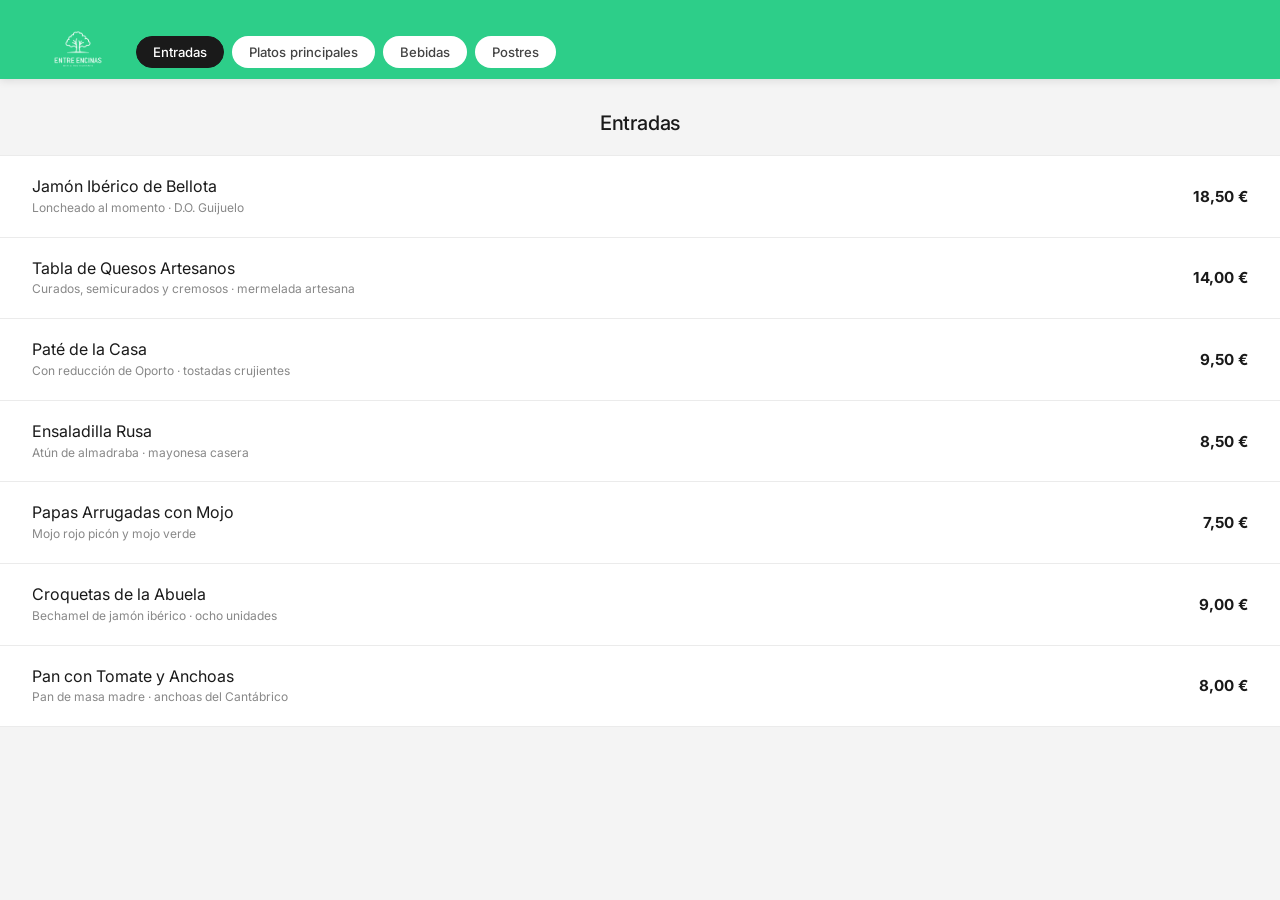
==== index.html @ 06e86e15 "Módulo cliente enmesa - landing y carta digital" ====
<!DOCTYPE html>
<html lang="es">
<head>
  <meta charset="UTF-8" />
  <meta name="viewport" content="width=device-width, initial-scale=1.0" />
  <title>Entre Encinas — Carta</title>
  <link href="https://fonts.googleapis.com/css2?family=Inter:wght@300;400;500;600;700&display=swap" rel="stylesheet" />
  <link rel="stylesheet" href="style.css" />
</head>
<body>

  <!-- BARRA VERDE CON LOGO Y PASTILLAS -->
  <header class="top-bar">
    <div class="top-bar-inner">
      <div class="top-bar-logo-wrap">
        <img class="top-bar-logo" src="Fotos/Logo_EntreEncinas.png" alt="Entre Encinas" />
      </div>
      <nav class="cat-nav">
        <button class="cat-pill active" data-target="entradas">Entradas</button>
        <button class="cat-pill" data-target="principales">Platos principales</button>
        <button class="cat-pill" data-target="bebidas">Bebidas</button>
        <button class="cat-pill" data-target="postres">Postres</button>
      </nav>
    </div>
  </header>

  <!-- CONTENIDO -->
  <main class="menu-content">

    <!-- ══ ENTRADAS ══ -->
    <section id="entradas" class="menu-section active">
      <h2 class="section-title">Entradas</h2>
      <ul class="dish-list">
        <li class="dish">
          <div class="dish-info">
            <span class="dish-name">Jamón Ibérico de Bellota</span>
            <span class="dish-sub">Loncheado al momento · D.O. Guijuelo</span>
          </div>
          <span class="dish-price">18,50 €</span>
        </li>
        <li class="dish">
          <div class="dish-info">
            <span class="dish-name">Tabla de Quesos Artesanos</span>
            <span class="dish-sub">Curados, semicurados y cremosos · mermelada artesana</span>
          </div>
          <span class="dish-price">14,00 €</span>
        </li>
        <li class="dish">
          <div class="dish-info">
            <span class="dish-name">Paté de la Casa</span>
            <span class="dish-sub">Con reducción de Oporto · tostadas crujientes</span>
          </div>
          <span class="dish-price">9,50 €</span>
        </li>
        <li class="dish">
          <div class="dish-info">
            <span class="dish-name">Ensaladilla Rusa</span>
            <span class="dish-sub">Atún de almadraba · mayonesa casera</span>
          </div>
          <span class="dish-price">8,50 €</span>
        </li>
        <li class="dish">
          <div class="dish-info">
            <span class="dish-name">Papas Arrugadas con Mojo</span>
            <span class="dish-sub">Mojo rojo picón y mojo verde</span>
          </div>
          <span class="dish-price">7,50 €</span>
        </li>
        <li class="dish">
          <div class="dish-info">
            <span class="dish-name">Croquetas de la Abuela</span>
            <span class="dish-sub">Bechamel de jamón ibérico · ocho unidades</span>
          </div>
          <span class="dish-price">9,00 €</span>
        </li>
        <li class="dish">
          <div class="dish-info">
            <span class="dish-name">Pan con Tomate y Anchoas</span>
            <span class="dish-sub">Pan de masa madre · anchoas del Cantábrico</span>
          </div>
          <span class="dish-price">8,00 €</span>
        </li>
      </ul>
    </section>

    <!-- ══ PLATOS PRINCIPALES ══ -->
    <section id="principales" class="menu-section">
      <h2 class="section-title">Platos Principales</h2>
      <ul class="dish-list">
        <li class="dish">
          <div class="dish-info">
            <span class="dish-name">Huevos Rotos con Jamón</span>
            <span class="dish-sub">Huevos de corral · patatas fritas · jamón ibérico</span>
          </div>
          <div class="price-dual">
            <span class="price-unit"><span class="price-label">Tapa</span><span class="dish-price">8,00 €</span></span>
            <span class="price-unit"><span class="price-label">Plato</span><span class="dish-price">14,00 €</span></span>
          </div>
        </li>
        <li class="dish">
          <div class="dish-info">
            <span class="dish-name">Bacalao Dorado</span>
            <span class="dish-sub">Patata paja · huevo revuelto · aceitunas negras</span>
          </div>
          <div class="price-dual">
            <span class="price-unit"><span class="price-label">Tapa</span><span class="dish-price">10,00 €</span></span>
            <span class="price-unit"><span class="price-label">Plato</span><span class="dish-price">17,50 €</span></span>
          </div>
        </li>
        <li class="dish">
          <div class="dish-info">
            <span class="dish-name">Bacalao a la Nata</span>
            <span class="dish-sub">Bacalao · nata · patatas · queso gratinado</span>
          </div>
          <div class="price-dual">
            <span class="price-unit"><span class="price-label">Tapa</span><span class="dish-price">10,50 €</span></span>
            <span class="price-unit"><span class="price-label">Plato</span><span class="dish-price">18,00 €</span></span>
          </div>
        </li>

        <li class="dish">
          <div class="dish-info">
            <span class="dish-name">Solomillo al Ajo Tostado</span>
            <span class="dish-sub">Salsa de ajo tostado · guarnición de temporada</span>
          </div>
          <div class="price-dual">
            <span class="price-unit"><span class="price-label">Tapa</span><span class="dish-price">14,00 €</span></span>
            <span class="price-unit"><span class="price-label">Plato</span><span class="dish-price">24,00 €</span></span>
          </div>
        </li>
        <li class="dish">
          <div class="dish-info">
            <span class="dish-name">Solomillo a la Pimienta</span>
            <span class="dish-sub">Salsa de pimienta verde · patatas asadas</span>
          </div>
          <div class="price-dual">
            <span class="price-unit"><span class="price-label">Tapa</span><span class="dish-price">14,00 €</span></span>
            <span class="price-unit"><span class="price-label">Plato</span><span class="dish-price">24,00 €</span></span>
          </div>
        </li>
        <li class="dish">
          <div class="dish-info">
            <span class="dish-name">Solomillo al Roquefort</span>
            <span class="dish-sub">Crema de queso Roquefort · nueces caramelizadas</span>
          </div>
          <div class="price-dual">
            <span class="price-unit"><span class="price-label">Tapa</span><span class="dish-price">15,00 €</span></span>
            <span class="price-unit"><span class="price-label">Plato</span><span class="dish-price">25,00 €</span></span>
          </div>
        </li>
        <li class="dish">
          <div class="dish-info">
            <span class="dish-name">Entrecot a la Brasa</span>
            <span class="dish-sub">Entrecot de añojo · sal gruesa · chimichurri de la casa</span>
          </div>
          <div class="price-dual">
            <span class="price-unit"><span class="price-label">Tapa</span><span class="dish-price">13,00 €</span></span>
            <span class="price-unit"><span class="price-label">Plato</span><span class="dish-price">22,00 €</span></span>
          </div>
        </li>
        <li class="dish">
          <div class="dish-info">
            <span class="dish-name">Chuletón de Buey</span>
            <span class="dish-sub">Madurado 30 días · sal en escamas · pimientos del piquillo</span>
          </div>
          <div class="price-dual">
            <span class="price-unit"><span class="price-label">Tapa</span><span class="dish-price">22,00 €</span></span>
            <span class="price-unit"><span class="price-label">Plato</span><span class="dish-price">38,00 €</span></span>
          </div>
        </li>
        <li class="dish">
          <div class="dish-info">
            <span class="dish-name">Lagarto Ibérico a la Brasa</span>
            <span class="dish-sub">Brasa de encina · alioli de ajo negro</span>
          </div>
          <div class="price-dual">
            <span class="price-unit"><span class="price-label">Tapa</span><span class="dish-price">11,50 €</span></span>
            <span class="price-unit"><span class="price-label">Plato</span><span class="dish-price">19,50 €</span></span>
          </div>
        </li>
      </ul>
    </section>

    <!-- ══ BEBIDAS ══ -->
    <section id="bebidas" class="menu-section">
      <h2 class="section-title">Bebidas</h2>

      <p class="drinks-label">Refrescos</p>
      <ul class="dish-list">
        <li class="dish">
          <div class="dish-info"><span class="dish-name">Coca-Cola</span></div>
          <span class="dish-price">2,50 €</span>
        </li>
        <li class="dish">
          <div class="dish-info"><span class="dish-name">Coca-Cola Light</span></div>
          <span class="dish-price">2,50 €</span>
        </li>
        <li class="dish">
          <div class="dish-info"><span class="dish-name">Fanta Naranja</span></div>
          <span class="dish-price">2,50 €</span>
        </li>
        <li class="dish">
          <div class="dish-info"><span class="dish-name">Fanta Limón</span></div>
          <span class="dish-price">2,50 €</span>
        </li>
        <li class="dish">
          <div class="dish-info"><span class="dish-name">Nestea Maracuyá</span></div>
          <span class="dish-price">2,80 €</span>
        </li>
        <li class="dish">
          <div class="dish-info"><span class="dish-name">Nestea Original</span></div>
          <span class="dish-price">2,80 €</span>
        </li>
      </ul>

      <p class="drinks-label">Cervezas</p>
      <ul class="dish-list">
        <li class="dish">
          <div class="dish-info">
            <span class="dish-name">Victoria — Caña</span>
            <span class="dish-sub">Barril · 20 cl</span>
          </div>
          <span class="dish-price">2,00 €</span>
        </li>
        <li class="dish">
          <div class="dish-info">
            <span class="dish-name">Victoria — Tercio</span>
            <span class="dish-sub">Botella · 33 cl</span>
          </div>
          <span class="dish-price">2,80 €</span>
        </li>
        <li class="dish">
          <div class="dish-info">
            <span class="dish-name">Victoria — Pinta de Barril</span>
            <span class="dish-sub">Barril · 50 cl</span>
          </div>
          <span class="dish-price">4,50 €</span>
        </li>
        <li class="dish">
          <div class="dish-info">
            <span class="dish-name">Mahou Clásica</span>
            <span class="dish-sub">Botella · 33 cl</span>
          </div>
          <span class="dish-price">2,80 €</span>
        </li>
        <li class="dish">
          <div class="dish-info">
            <span class="dish-name">Estrella Galicia</span>
            <span class="dish-sub">Botella · 33 cl</span>
          </div>
          <span class="dish-price">3,00 €</span>
        </li>
        <li class="dish">
          <div class="dish-info">
            <span class="dish-name">Voll-Damm</span>
            <span class="dish-sub">Doble Malta · botella 33 cl</span>
          </div>
          <span class="dish-price">3,50 €</span>
        </li>
      </ul>

      <p class="drinks-label">Vinos &amp; Generosos</p>
      <ul class="dish-list">
        <li class="dish">
          <div class="dish-info">
            <span class="dish-name">Palacios Remondo</span>
            <span class="dish-sub">D.O.Ca. Rioja · Tinto Crianza</span>
          </div>
          <div class="price-dual">
            <span class="price-unit"><span class="price-label">Copa</span><span class="dish-price">4,50 €</span></span>
            <span class="price-unit"><span class="price-label">Botella</span><span class="dish-price">18,00 €</span></span>
          </div>
        </li>
        <li class="dish">
          <div class="dish-info">
            <span class="dish-name">Albur de Marqués de Palacio</span>
            <span class="dish-sub">D.O.Ca. Rioja · Blanco en Barrica</span>
          </div>
          <div class="price-dual">
            <span class="price-unit"><span class="price-label">Copa</span><span class="dish-price">4,00 €</span></span>
            <span class="price-unit"><span class="price-label">Botella</span><span class="dish-price">16,00 €</span></span>
          </div>
        </li>
        <li class="dish">
          <div class="dish-info">
            <span class="dish-name">Porto Cruz</span>
            <span class="dish-sub">Oporto Tinto · D.O.C. Porto</span>
          </div>
          <div class="price-dual">
            <span class="price-unit"><span class="price-label">Copa</span><span class="dish-price">5,00 €</span></span>
            <span class="price-unit"><span class="price-label">Botella</span><span class="dish-price">18,00 €</span></span>
          </div>
        </li>
        <li class="dish">
          <div class="dish-info">
            <span class="dish-name">Faustino I Gran Reserva</span>
            <span class="dish-sub">D.O.Ca. Rioja · Tempranillo · Graciano</span>
          </div>
          <div class="price-dual">
            <span class="price-unit"><span class="price-label">Copa</span><span class="dish-price">6,00 €</span></span>
            <span class="price-unit"><span class="price-label">Botella</span><span class="dish-price">28,00 €</span></span>
          </div>
        </li>
        <li class="dish">
          <div class="dish-info">
            <span class="dish-name">Vino de la Casa</span>
            <span class="dish-sub">Tinto · Blanco · Rosado</span>
          </div>
          <div class="price-dual">
            <span class="price-unit"><span class="price-label">Copa</span><span class="dish-price">3,50 €</span></span>
            <span class="price-unit"><span class="price-label">Botella</span><span class="dish-price">12,00 €</span></span>
          </div>
        </li>
      </ul>
    </section>

    <!-- ══ POSTRES ══ -->
    <section id="postres" class="menu-section">
      <h2 class="section-title">Postres</h2>
      <ul class="dish-list">
        <li class="dish">
          <div class="dish-info">
            <span class="dish-name">Coulant de Chocolate</span>
            <span class="dish-sub">Corazón fundente · helado de vainilla · frambuesas</span>
          </div>
          <span class="dish-price">7,50 €</span>
        </li>
        <li class="dish">
          <div class="dish-info">
            <span class="dish-name">Tarta de Queso al Horno</span>
            <span class="dish-sub">Receta vasca · mermelada de frutos rojos</span>
          </div>
          <span class="dish-price">6,50 €</span>
        </li>
        <li class="dish">
          <div class="dish-info">
            <span class="dish-name">Flan Casero</span>
            <span class="dish-sub">Caramelo tostado · nata montada</span>
          </div>
          <span class="dish-price">5,50 €</span>
        </li>
        <li class="dish">
          <div class="dish-info">
            <span class="dish-name">Arroz con Leche</span>
            <span class="dish-sub">Receta asturiana · canela · azúcar tostada</span>
          </div>
          <span class="dish-price">5,50 €</span>
        </li>
        <li class="dish">
          <div class="dish-info">
            <span class="dish-name">Crema Catalana</span>
            <span class="dish-sub">Costra de azúcar quemado · naranja confitada</span>
          </div>
          <span class="dish-price">6,00 €</span>
        </li>
      </ul>
    </section>

  </main>

  <script>
    const pills = document.querySelectorAll('.cat-pill');
    const sections = document.querySelectorAll('.menu-section');

    pills.forEach(pill => {
      pill.addEventListener('click', () => {
        pills.forEach(p => p.classList.remove('active'));
        sections.forEach(s => s.classList.remove('active'));
        pill.classList.add('active');
        document.getElementById(pill.dataset.target).classList.add('active');
        document.querySelector('.menu-content').scrollTop = 0;
      });
    });
  </script>

</body>
</html>
---- style.css ----
*, *::before, *::after { box-sizing: border-box; margin: 0; padding: 0; }

:root {
  --green: #2DCE89;
  --green-dark: #25b575;
  --bg: #f4f4f4;
  --white: #ffffff;
  --text: #1a1a1a;
  --text-muted: #888;
  --border: #ebebeb;
  --pill-active-bg: #1a1a1a;
  --pill-active-text: #ffffff;
  --pill-bg: #ffffff;
  --pill-text: #444;
}

html, body {
  height: 100%;
}

body {
  font-family: 'Inter', sans-serif;
  background: var(--bg);
  color: var(--text);
  display: flex;
  flex-direction: column;
  min-height: 100vh;
}

/* ── BARRA VERDE ── */
.top-bar {
  background: var(--green);
  padding: 10px 16px;
  position: sticky;
  top: 0;
  z-index: 100;
  box-shadow: 0 2px 8px rgba(0,0,0,0.1);
}

.top-bar-inner {
  display: flex;
  align-items: center;
  gap: 12px;
}

.top-bar-logo-wrap {
  flex-shrink: 0;
  background: transparent;
  padding: 0;
  display: flex;
  align-items: center;
}

.top-bar-logo {
  height: 55px;
  width: auto;
  display: block;
  filter: brightness(3);
}

/* ── PASTILLAS DE CATEGORÍA ── */
.cat-nav {
  display: flex;
  gap: 8px;
  overflow-x: auto;
  scrollbar-width: none;
  flex: 1;
}

.cat-nav::-webkit-scrollbar { display: none; }

.cat-pill {
  background: var(--pill-bg);
  color: var(--pill-text);
  border: 1.5px solid rgba(255,255,255,0.5);
  border-radius: 50px;
  padding: 7px 16px;
  font-size: 0.82rem;
  font-weight: 500;
  font-family: 'Inter', sans-serif;
  white-space: nowrap;
  cursor: pointer;
  transition: background 0.2s, color 0.2s, border-color 0.2s;
}

.cat-pill.active {
  background: var(--pill-active-bg);
  color: var(--pill-active-text);
  border-color: var(--pill-active-bg);
}

/* ── CONTENIDO ── */
.menu-content {
  flex: 1;
  overflow-y: auto;
  padding: 0 0 40px;
}

/* ── SECCIONES ── */
.menu-section {
  display: none;
}

.menu-section.active {
  display: block;
}

.section-title {
  text-align: center;
  font-size: 1.25rem;
  font-weight: 500;
  color: var(--text);
  padding: 28px 20px 16px;
  letter-spacing: -0.01em;
}

/* ── LISTA DE PLATOS ── */
.dish-list {
  list-style: none;
  background: var(--white);
  border-top: 1px solid var(--border);
}

.dish {
  display: flex;
  align-items: center;
  justify-content: space-between;
  gap: 16px;
  padding: 18px 20px;
  border-bottom: 1px solid var(--border);
}

.dish-info {
  display: flex;
  flex-direction: column;
  gap: 3px;
  flex: 1;
  min-width: 0;
}

.dish-name {
  font-size: 0.97rem;
  font-weight: 400;
  color: var(--text);
  line-height: 1.3;
}

.dish-sub {
  font-size: 0.75rem;
  color: var(--text-muted);
  line-height: 1.4;
}

.dish-price {
  font-size: 0.95rem;
  font-weight: 700;
  color: var(--text);
  white-space: nowrap;
  flex-shrink: 0;
}

/* ── PRECIO DOBLE (copa / botella) ── */
.price-dual {
  display: flex;
  gap: 16px;
  flex-shrink: 0;
}

.price-unit {
  display: flex;
  flex-direction: column;
  align-items: flex-end;
  gap: 2px;
}

.price-label {
  font-size: 0.65rem;
  font-weight: 500;
  color: var(--text-muted);
  text-transform: uppercase;
  letter-spacing: 0.06em;
}

/* ── SUBLABELS BEBIDAS ── */
.drinks-label {
  font-size: 0.7rem;
  font-weight: 600;
  letter-spacing: 0.1em;
  text-transform: uppercase;
  color: var(--text-muted);
  padding: 20px 20px 8px;
  background: var(--bg);
}

/* ── RESPONSIVE ── */
@media (min-width: 600px) {
  .top-bar {
    padding: 24px 32px 0;
  }

  .dish {
    padding: 20px 32px;
  }

  .section-title {
    padding: 32px 32px 20px;
  }

  .drinks-label {
    padding: 20px 32px 8px;
  }

  .dish-name {
    font-size: 1rem;
  }
}
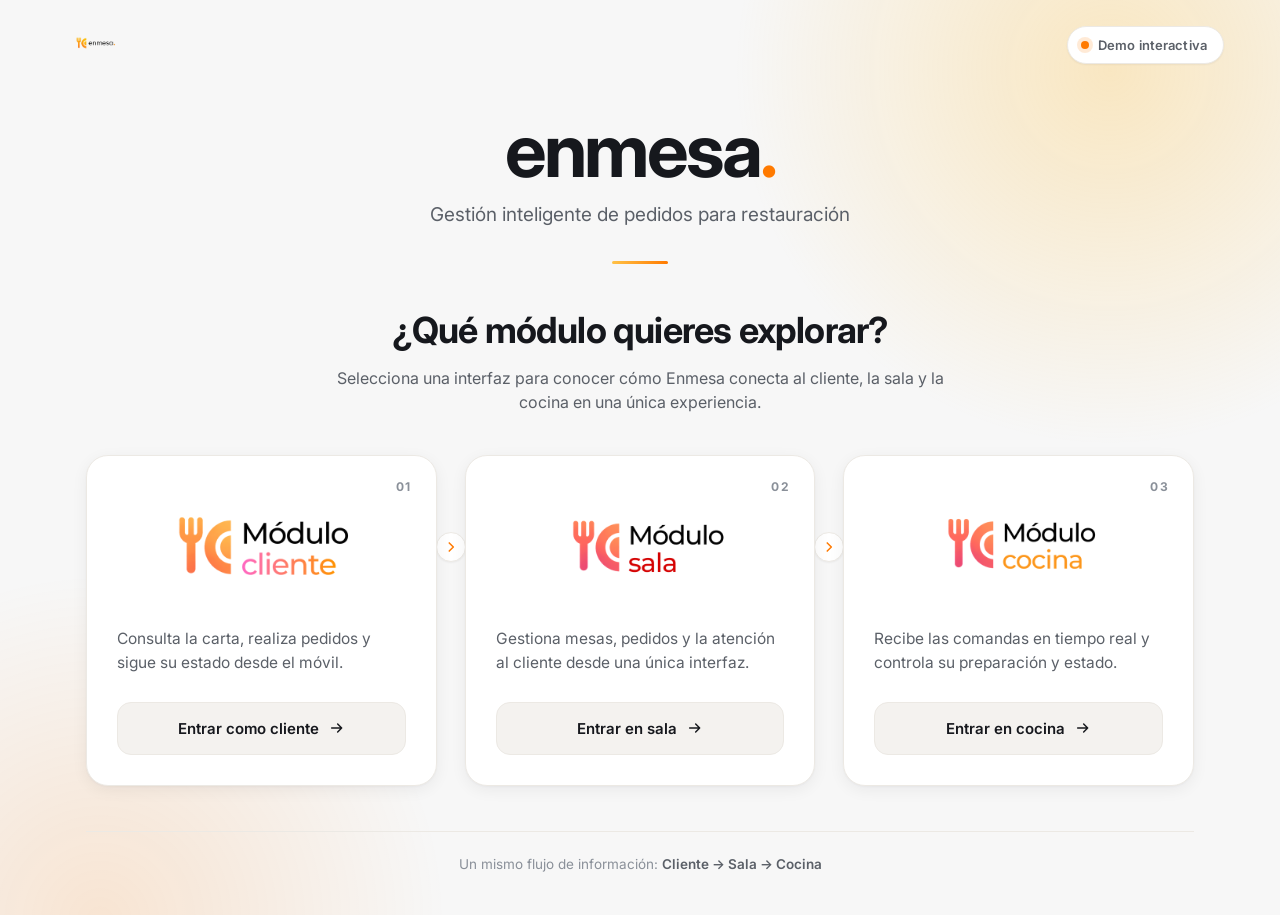
==== commit e3607c2c: "Pantalla inicial: selector de modulos para la demo Nuevo index.html como punto de entrada de la demo" ====
--- a/index.html
+++ b/index.html
@@ -2,376 +2,147 @@
 <html lang="es">
 <head>
   <meta charset="UTF-8" />
-  <meta name="viewport" content="width=device-width, initial-scale=1.0" />
-  <title>Entre Encinas — Carta</title>
-  <link href="https://fonts.googleapis.com/css2?family=Inter:wght@300;400;500;600;700&display=swap" rel="stylesheet" />
-  <link rel="stylesheet" href="style.css" />
+  <meta name="viewport" content="width=device-width, initial-scale=1.0, viewport-fit=cover" />
+  <meta name="theme-color" content="#F7F7F7" />
+  <meta name="description" content="Enmesa — Gestión inteligente de pedidos para restauración. Demo interactiva de los módulos Cliente, Sala y Cocina." />
+  <title>enmesa. — Demo interactiva</title>
+
+  <link rel="preconnect" href="https://fonts.googleapis.com" />
+  <link rel="preconnect" href="https://fonts.gstatic.com" crossorigin />
+  <link href="https://fonts.googleapis.com/css2?family=Inter:wght@400;500;600;700&display=swap" rel="stylesheet" />
+
+  <!-- Estilos propios y aislados de esta pantalla (prefijo .sel-) -->
+  <link rel="stylesheet" href="index.css" />
 </head>
-<body>
 
-  <!-- BARRA VERDE CON LOGO Y PASTILLAS -->
-  <header class="top-bar">
-    <div class="top-bar-inner">
-      <div class="top-bar-logo-wrap">
-        <img class="top-bar-logo" src="Fotos/Logo_EntreEncinas.png" alt="Entre Encinas" />
-      </div>
-      <nav class="cat-nav">
-        <button class="cat-pill active" data-target="entradas">Entradas</button>
-        <button class="cat-pill" data-target="principales">Platos principales</button>
-        <button class="cat-pill" data-target="bebidas">Bebidas</button>
-        <button class="cat-pill" data-target="postres">Postres</button>
-      </nav>
-    </div>
+<body class="sel-body">
+
+  <!-- Halos decorativos de fondo -->
+  <div class="sel-glow sel-glow--a" aria-hidden="true"></div>
+  <div class="sel-glow sel-glow--b" aria-hidden="true"></div>
+
+  <!-- ══════════════════════════════════════════════════════════════
+       CABECERA
+       ══════════════════════════════════════════════════════════════ -->
+  <header class="sel-topbar">
+    <img src="Fotos/Logotransparente.png" alt="enmesa." class="sel-topbar-logo"
+         onerror="this.style.display='none'" />
+
+    <span class="sel-tag">
+      <span class="sel-tag-dot" aria-hidden="true"></span>
+      Demo interactiva
+    </span>
   </header>
 
-  <!-- CONTENIDO -->
-  <main class="menu-content">
+  <!-- ══════════════════════════════════════════════════════════════
+       CONTENIDO PRINCIPAL
+       ══════════════════════════════════════════════════════════════ -->
+  <main class="sel-main">
 
-    <!-- ══ ENTRADAS ══ -->
-    <section id="entradas" class="menu-section active">
-      <h2 class="section-title">Entradas</h2>
-      <ul class="dish-list">
-        <li class="dish">
-          <div class="dish-info">
-            <span class="dish-name">Jamón Ibérico de Bellota</span>
-            <span class="dish-sub">Loncheado al momento · D.O. Guijuelo</span>
-          </div>
-          <span class="dish-price">18,50 €</span>
-        </li>
-        <li class="dish">
-          <div class="dish-info">
-            <span class="dish-name">Tabla de Quesos Artesanos</span>
-            <span class="dish-sub">Curados, semicurados y cremosos · mermelada artesana</span>
-          </div>
-          <span class="dish-price">14,00 €</span>
-        </li>
-        <li class="dish">
-          <div class="dish-info">
-            <span class="dish-name">Paté de la Casa</span>
-            <span class="dish-sub">Con reducción de Oporto · tostadas crujientes</span>
-          </div>
-          <span class="dish-price">9,50 €</span>
-        </li>
-        <li class="dish">
-          <div class="dish-info">
-            <span class="dish-name">Ensaladilla Rusa</span>
-            <span class="dish-sub">Atún de almadraba · mayonesa casera</span>
-          </div>
-          <span class="dish-price">8,50 €</span>
-        </li>
-        <li class="dish">
-          <div class="dish-info">
-            <span class="dish-name">Papas Arrugadas con Mojo</span>
-            <span class="dish-sub">Mojo rojo picón y mojo verde</span>
-          </div>
-          <span class="dish-price">7,50 €</span>
-        </li>
-        <li class="dish">
-          <div class="dish-info">
-            <span class="dish-name">Croquetas de la Abuela</span>
-            <span class="dish-sub">Bechamel de jamón ibérico · ocho unidades</span>
-          </div>
-          <span class="dish-price">9,00 €</span>
-        </li>
-        <li class="dish">
-          <div class="dish-info">
-            <span class="dish-name">Pan con Tomate y Anchoas</span>
-            <span class="dish-sub">Pan de masa madre · anchoas del Cantábrico</span>
-          </div>
-          <span class="dish-price">8,00 €</span>
-        </li>
-      </ul>
-    </section>
+    <!-- ── Marca y claim ── -->
+    <div class="sel-hero">
+      <h1 class="sel-wordmark sel-rise sel-rise--1">enmesa<span>.</span></h1>
+      <p class="sel-tagline sel-rise sel-rise--2">Gestión inteligente de pedidos para restauración</p>
+      <div class="sel-rule sel-rise sel-rise--2" aria-hidden="true"></div>
+    </div>
 
-    <!-- ══ PLATOS PRINCIPALES ══ -->
-    <section id="principales" class="menu-section">
-      <h2 class="section-title">Platos Principales</h2>
-      <ul class="dish-list">
-        <li class="dish">
-          <div class="dish-info">
-            <span class="dish-name">Huevos Rotos con Jamón</span>
-            <span class="dish-sub">Huevos de corral · patatas fritas · jamón ibérico</span>
-          </div>
-          <div class="price-dual">
-            <span class="price-unit"><span class="price-label">Tapa</span><span class="dish-price">8,00 €</span></span>
-            <span class="price-unit"><span class="price-label">Plato</span><span class="dish-price">14,00 €</span></span>
-          </div>
-        </li>
-        <li class="dish">
-          <div class="dish-info">
-            <span class="dish-name">Bacalao Dorado</span>
-            <span class="dish-sub">Patata paja · huevo revuelto · aceitunas negras</span>
-          </div>
-          <div class="price-dual">
-            <span class="price-unit"><span class="price-label">Tapa</span><span class="dish-price">10,00 €</span></span>
-            <span class="price-unit"><span class="price-label">Plato</span><span class="dish-price">17,50 €</span></span>
-          </div>
-        </li>
-        <li class="dish">
-          <div class="dish-info">
-            <span class="dish-name">Bacalao a la Nata</span>
-            <span class="dish-sub">Bacalao · nata · patatas · queso gratinado</span>
-          </div>
-          <div class="price-dual">
-            <span class="price-unit"><span class="price-label">Tapa</span><span class="dish-price">10,50 €</span></span>
-            <span class="price-unit"><span class="price-label">Plato</span><span class="dish-price">18,00 €</span></span>
-          </div>
-        </li>
+    <!-- ── Pregunta principal ── -->
+    <div class="sel-lead">
+      <h2 class="sel-rise sel-rise--3">¿Qué módulo quieres explorar?</h2>
+      <p class="sel-rise sel-rise--3">
+        Selecciona una interfaz para conocer cómo Enmesa conecta al cliente, la sala
+        y la cocina en una única experiencia.
+      </p>
+    </div>
 
-        <li class="dish">
-          <div class="dish-info">
-            <span class="dish-name">Solomillo al Ajo Tostado</span>
-            <span class="dish-sub">Salsa de ajo tostado · guarnición de temporada</span>
-          </div>
-          <div class="price-dual">
-            <span class="price-unit"><span class="price-label">Tapa</span><span class="dish-price">14,00 €</span></span>
-            <span class="price-unit"><span class="price-label">Plato</span><span class="dish-price">24,00 €</span></span>
-          </div>
-        </li>
-        <li class="dish">
-          <div class="dish-info">
-            <span class="dish-name">Solomillo a la Pimienta</span>
-            <span class="dish-sub">Salsa de pimienta verde · patatas asadas</span>
-          </div>
-          <div class="price-dual">
-            <span class="price-unit"><span class="price-label">Tapa</span><span class="dish-price">14,00 €</span></span>
-            <span class="price-unit"><span class="price-label">Plato</span><span class="dish-price">24,00 €</span></span>
-          </div>
-        </li>
-        <li class="dish">
-          <div class="dish-info">
-            <span class="dish-name">Solomillo al Roquefort</span>
-            <span class="dish-sub">Crema de queso Roquefort · nueces caramelizadas</span>
-          </div>
-          <div class="price-dual">
-            <span class="price-unit"><span class="price-label">Tapa</span><span class="dish-price">15,00 €</span></span>
-            <span class="price-unit"><span class="price-label">Plato</span><span class="dish-price">25,00 €</span></span>
-          </div>
-        </li>
-        <li class="dish">
-          <div class="dish-info">
-            <span class="dish-name">Entrecot a la Brasa</span>
-            <span class="dish-sub">Entrecot de añojo · sal gruesa · chimichurri de la casa</span>
-          </div>
-          <div class="price-dual">
-            <span class="price-unit"><span class="price-label">Tapa</span><span class="dish-price">13,00 €</span></span>
-            <span class="price-unit"><span class="price-label">Plato</span><span class="dish-price">22,00 €</span></span>
-          </div>
-        </li>
-        <li class="dish">
-          <div class="dish-info">
-            <span class="dish-name">Chuletón de Buey</span>
-            <span class="dish-sub">Madurado 30 días · sal en escamas · pimientos del piquillo</span>
-          </div>
-          <div class="price-dual">
-            <span class="price-unit"><span class="price-label">Tapa</span><span class="dish-price">22,00 €</span></span>
-            <span class="price-unit"><span class="price-label">Plato</span><span class="dish-price">38,00 €</span></span>
-          </div>
-        </li>
-        <li class="dish">
-          <div class="dish-info">
-            <span class="dish-name">Lagarto Ibérico a la Brasa</span>
-            <span class="dish-sub">Brasa de encina · alioli de ajo negro</span>
-          </div>
-          <div class="price-dual">
-            <span class="price-unit"><span class="price-label">Tapa</span><span class="dish-price">11,50 €</span></span>
-            <span class="price-unit"><span class="price-label">Plato</span><span class="dish-price">19,50 €</span></span>
-          </div>
-        </li>
-      </ul>
-    </section>
+    <!-- ── Selector de módulos ── -->
+    <nav class="sel-grid" aria-label="Selector de módulos de Enmesa">
 
-    <!-- ══ BEBIDAS ══ -->
-    <section id="bebidas" class="menu-section">
-      <h2 class="section-title">Bebidas</h2>
+      <!-- Conectores del recorrido Cliente → Sala → Cocina -->
+      <span class="sel-link sel-link--1" aria-hidden="true">
+        <svg viewBox="0 0 24 24" fill="none" stroke="currentColor" stroke-width="2.6"
+             stroke-linecap="round" stroke-linejoin="round">
+          <path d="M9 5l7 7-7 7" />
+        </svg>
+      </span>
+      <span class="sel-link sel-link--2" aria-hidden="true">
+        <svg viewBox="0 0 24 24" fill="none" stroke="currentColor" stroke-width="2.6"
+             stroke-linecap="round" stroke-linejoin="round">
+          <path d="M9 5l7 7-7 7" />
+        </svg>
+      </span>
 
-      <p class="drinks-label">Refrescos</p>
-      <ul class="dish-list">
-        <li class="dish">
-          <div class="dish-info"><span class="dish-name">Coca-Cola</span></div>
-          <span class="dish-price">2,50 €</span>
-        </li>
-        <li class="dish">
-          <div class="dish-info"><span class="dish-name">Coca-Cola Light</span></div>
-          <span class="dish-price">2,50 €</span>
-        </li>
-        <li class="dish">
-          <div class="dish-info"><span class="dish-name">Fanta Naranja</span></div>
-          <span class="dish-price">2,50 €</span>
-        </li>
-        <li class="dish">
-          <div class="dish-info"><span class="dish-name">Fanta Limón</span></div>
-          <span class="dish-price">2,50 €</span>
-        </li>
-        <li class="dish">
-          <div class="dish-info"><span class="dish-name">Nestea Maracuyá</span></div>
-          <span class="dish-price">2,80 €</span>
-        </li>
-        <li class="dish">
-          <div class="dish-info"><span class="dish-name">Nestea Original</span></div>
-          <span class="dish-price">2,80 €</span>
-        </li>
-      </ul>
+      <!-- ═══ 1 · CLIENTE ═══ -->
+      <a class="sel-card sel-card--cliente sel-rise sel-rise--4" href="landing.html">
+        <span class="sel-step" aria-hidden="true">01</span>
 
-      <p class="drinks-label">Cervezas</p>
-      <ul class="dish-list">
-        <li class="dish">
-          <div class="dish-info">
-            <span class="dish-name">Victoria — Caña</span>
-            <span class="dish-sub">Barril · 20 cl</span>
-          </div>
-          <span class="dish-price">2,00 €</span>
-        </li>
-        <li class="dish">
-          <div class="dish-info">
-            <span class="dish-name">Victoria — Tercio</span>
-            <span class="dish-sub">Botella · 33 cl</span>
-          </div>
-          <span class="dish-price">2,80 €</span>
-        </li>
-        <li class="dish">
-          <div class="dish-info">
-            <span class="dish-name">Victoria — Pinta de Barril</span>
-            <span class="dish-sub">Barril · 50 cl</span>
-          </div>
-          <span class="dish-price">4,50 €</span>
-        </li>
-        <li class="dish">
-          <div class="dish-info">
-            <span class="dish-name">Mahou Clásica</span>
-            <span class="dish-sub">Botella · 33 cl</span>
-          </div>
-          <span class="dish-price">2,80 €</span>
-        </li>
-        <li class="dish">
-          <div class="dish-info">
-            <span class="dish-name">Estrella Galicia</span>
-            <span class="dish-sub">Botella · 33 cl</span>
-          </div>
-          <span class="dish-price">3,00 €</span>
-        </li>
-        <li class="dish">
-          <div class="dish-info">
-            <span class="dish-name">Voll-Damm</span>
-            <span class="dish-sub">Doble Malta · botella 33 cl</span>
-          </div>
-          <span class="dish-price">3,50 €</span>
-        </li>
-      </ul>
+        <h3 class="sel-card-title">
+          <img src="Fotos/Modulo_Cliente.png" alt="Módulo Cliente" class="sel-logo" />
+        </h3>
 
-      <p class="drinks-label">Vinos &amp; Generosos</p>
-      <ul class="dish-list">
-        <li class="dish">
-          <div class="dish-info">
-            <span class="dish-name">Palacios Remondo</span>
-            <span class="dish-sub">D.O.Ca. Rioja · Tinto Crianza</span>
-          </div>
-          <div class="price-dual">
-            <span class="price-unit"><span class="price-label">Copa</span><span class="dish-price">4,50 €</span></span>
-            <span class="price-unit"><span class="price-label">Botella</span><span class="dish-price">18,00 €</span></span>
-          </div>
-        </li>
-        <li class="dish">
-          <div class="dish-info">
-            <span class="dish-name">Albur de Marqués de Palacio</span>
-            <span class="dish-sub">D.O.Ca. Rioja · Blanco en Barrica</span>
-          </div>
-          <div class="price-dual">
-            <span class="price-unit"><span class="price-label">Copa</span><span class="dish-price">4,00 €</span></span>
-            <span class="price-unit"><span class="price-label">Botella</span><span class="dish-price">16,00 €</span></span>
-          </div>
-        </li>
-        <li class="dish">
-          <div class="dish-info">
-            <span class="dish-name">Porto Cruz</span>
-            <span class="dish-sub">Oporto Tinto · D.O.C. Porto</span>
-          </div>
-          <div class="price-dual">
-            <span class="price-unit"><span class="price-label">Copa</span><span class="dish-price">5,00 €</span></span>
-            <span class="price-unit"><span class="price-label">Botella</span><span class="dish-price">18,00 €</span></span>
-          </div>
-        </li>
-        <li class="dish">
-          <div class="dish-info">
-            <span class="dish-name">Faustino I Gran Reserva</span>
-            <span class="dish-sub">D.O.Ca. Rioja · Tempranillo · Graciano</span>
-          </div>
-          <div class="price-dual">
-            <span class="price-unit"><span class="price-label">Copa</span><span class="dish-price">6,00 €</span></span>
-            <span class="price-unit"><span class="price-label">Botella</span><span class="dish-price">28,00 €</span></span>
-          </div>
-        </li>
-        <li class="dish">
-          <div class="dish-info">
-            <span class="dish-name">Vino de la Casa</span>
-            <span class="dish-sub">Tinto · Blanco · Rosado</span>
-          </div>
-          <div class="price-dual">
-            <span class="price-unit"><span class="price-label">Copa</span><span class="dish-price">3,50 €</span></span>
-            <span class="price-unit"><span class="price-label">Botella</span><span class="dish-price">12,00 €</span></span>
-          </div>
-        </li>
-      </ul>
-    </section>
+        <p class="sel-card-desc">
+          Consulta la carta, realiza pedidos y sigue su estado desde el móvil.
+        </p>
 
-    <!-- ══ POSTRES ══ -->
-    <section id="postres" class="menu-section">
-      <h2 class="section-title">Postres</h2>
-      <ul class="dish-list">
-        <li class="dish">
-          <div class="dish-info">
-            <span class="dish-name">Coulant de Chocolate</span>
-            <span class="dish-sub">Corazón fundente · helado de vainilla · frambuesas</span>
-          </div>
-          <span class="dish-price">7,50 €</span>
-        </li>
-        <li class="dish">
-          <div class="dish-info">
-            <span class="dish-name">Tarta de Queso al Horno</span>
-            <span class="dish-sub">Receta vasca · mermelada de frutos rojos</span>
-          </div>
-          <span class="dish-price">6,50 €</span>
-        </li>
-        <li class="dish">
-          <div class="dish-info">
-            <span class="dish-name">Flan Casero</span>
-            <span class="dish-sub">Caramelo tostado · nata montada</span>
-          </div>
-          <span class="dish-price">5,50 €</span>
-        </li>
-        <li class="dish">
-          <div class="dish-info">
-            <span class="dish-name">Arroz con Leche</span>
-            <span class="dish-sub">Receta asturiana · canela · azúcar tostada</span>
-          </div>
-          <span class="dish-price">5,50 €</span>
-        </li>
-        <li class="dish">
-          <div class="dish-info">
-            <span class="dish-name">Crema Catalana</span>
-            <span class="dish-sub">Costra de azúcar quemado · naranja confitada</span>
-          </div>
-          <span class="dish-price">6,00 €</span>
-        </li>
-      </ul>
-    </section>
+        <span class="sel-cta">
+          Entrar como cliente
+          <svg viewBox="0 0 24 24" fill="none" stroke="currentColor" stroke-width="2.2"
+               stroke-linecap="round" stroke-linejoin="round" aria-hidden="true">
+            <path d="M4 12h15M13 6l6 6-6 6" />
+          </svg>
+        </span>
+      </a>
+
+      <!-- ═══ 2 · SALA ═══ -->
+      <a class="sel-card sel-card--sala sel-rise sel-rise--5" href="camarero.html">
+        <span class="sel-step" aria-hidden="true">02</span>
+
+        <h3 class="sel-card-title">
+          <img src="Fotos/Modulo_Sala.png" alt="Módulo Sala" class="sel-logo" />
+        </h3>
+
+        <p class="sel-card-desc">
+          Gestiona mesas, pedidos y la atención al cliente desde una única interfaz.
+        </p>
+
+        <span class="sel-cta">
+          Entrar en sala
+          <svg viewBox="0 0 24 24" fill="none" stroke="currentColor" stroke-width="2.2"
+               stroke-linecap="round" stroke-linejoin="round" aria-hidden="true">
+            <path d="M4 12h15M13 6l6 6-6 6" />
+          </svg>
+        </span>
+      </a>
+
+      <!-- ═══ 3 · COCINA ═══ -->
+      <a class="sel-card sel-card--cocina sel-rise sel-rise--6" href="cocina.html">
+        <span class="sel-step" aria-hidden="true">03</span>
+
+        <h3 class="sel-card-title">
+          <img src="Fotos/Modulo_Cocina.png" alt="Módulo Cocina" class="sel-logo" />
+        </h3>
+
+        <p class="sel-card-desc">
+          Recibe las comandas en tiempo real y controla su preparación y estado.
+        </p>
+
+        <span class="sel-cta">
+          Entrar en cocina
+          <svg viewBox="0 0 24 24" fill="none" stroke="currentColor" stroke-width="2.2"
+               stroke-linecap="round" stroke-linejoin="round" aria-hidden="true">
+            <path d="M4 12h15M13 6l6 6-6 6" />
+          </svg>
+        </span>
+      </a>
+
+    </nav>
+
+    <!-- ── Pie ── -->
+    <footer class="sel-footer">
+      <span>Un mismo flujo de información: <strong>Cliente → Sala → Cocina</strong></span>
+    </footer>
 
   </main>
 
-  <script>
-    const pills = document.querySelectorAll('.cat-pill');
-    const sections = document.querySelectorAll('.menu-section');
-
-    pills.forEach(pill => {
-      pill.addEventListener('click', () => {
-        pills.forEach(p => p.classList.remove('active'));
-        sections.forEach(s => s.classList.remove('active'));
-        pill.classList.add('active');
-        document.getElementById(pill.dataset.target).classList.add('active');
-        document.querySelector('.menu-content').scrollTop = 0;
-      });
-    });
-  </script>
-
 </body>
 </html>
--- a/index.css
+++ b/index.css
@@ -0,0 +1,499 @@
+/* ════════════════════════════════════════════════════════════════════════
+   ENMESA — SELECTOR DE MÓDULOS (pantalla de demostración)
+   Estilos AISLADOS: todos los selectores usan el prefijo .sel-
+   Este archivo solo lo carga index.html. No afecta a cliente / camarero / cocina.
+   ════════════════════════════════════════════════════════════════════════ */
+
+*, *::before, *::after { box-sizing: border-box; margin: 0; padding: 0; }
+
+:root {
+  /* Paleta de marca (coherente con landing.css y cliente.css) */
+  --sel-primary: #FF7A00;
+  --sel-accent: #FFC247;
+
+  --sel-bg: #F7F7F7;
+  --sel-surface: #FFFFFF;
+  --sel-border: #ECE9E4;
+  --sel-border-strong: #DBD6CF;
+
+  --sel-text: #16181D;
+  --sel-text-soft: #5B6068;
+  --sel-text-muted: #8A9099;
+
+  --sel-shadow-sm: 0 1px 2px rgba(22, 24, 29, .05);
+  --sel-shadow-md: 0 4px 16px rgba(22, 24, 29, .06), 0 1px 3px rgba(22, 24, 29, .04);
+  --sel-shadow-lg: 0 22px 48px rgba(22, 24, 29, .13), 0 6px 14px rgba(22, 24, 29, .06);
+  --sel-shadow-glow: 0 22px 48px rgba(255, 122, 0, .18);
+
+  --sel-radius: 22px;
+  --sel-gap: 28px;
+  --sel-ease: cubic-bezier(.22, .78, .35, 1);
+}
+
+html { -webkit-text-size-adjust: 100%; }
+
+body.sel-body {
+  font-family: 'Inter', -apple-system, BlinkMacSystemFont, 'Segoe UI', system-ui, sans-serif;
+  background: var(--sel-bg);
+  color: var(--sel-text);
+  min-height: 100vh;
+  min-height: 100dvh; /* evita el salto por la barra del navegador móvil */
+  -webkit-tap-highlight-color: transparent;
+  display: flex;
+  flex-direction: column;
+  line-height: 1.55;
+  -webkit-font-smoothing: antialiased;
+  position: relative;
+  overflow-x: hidden;
+}
+
+/* ── Halos de fondo: cálidos y muy sutiles, seguros en proyector ── */
+.sel-glow {
+  position: fixed;
+  border-radius: 50%;
+  pointer-events: none;
+  z-index: 0;
+}
+.sel-glow--a {
+  top: -320px; right: -220px;
+  width: 780px; height: 780px;
+  background: radial-gradient(circle at 50% 50%, rgba(255, 194, 71, .30), rgba(255, 194, 71, 0) 68%);
+}
+.sel-glow--b {
+  bottom: -380px; left: -260px;
+  width: 720px; height: 720px;
+  background: radial-gradient(circle at 50% 50%, rgba(255, 122, 0, .15), rgba(255, 122, 0, 0) 68%);
+}
+
+/* ════════════════════ CABECERA ════════════════════ */
+.sel-topbar {
+  position: relative;
+  z-index: 2;
+  display: flex;
+  align-items: center;
+  justify-content: space-between;
+  gap: 16px;
+  padding: 22px clamp(20px, 5vw, 56px) 0;
+}
+
+.sel-topbar-logo {
+  height: 46px;
+  width: auto;
+  display: block;
+}
+
+.sel-tag {
+  display: inline-flex;
+  align-items: center;
+  gap: 9px;
+  padding: 8px 16px 8px 13px;
+  background: var(--sel-surface);
+  border: 1px solid var(--sel-border);
+  border-radius: 999px;
+  box-shadow: var(--sel-shadow-sm);
+  font-size: 13px;
+  font-weight: 600;
+  letter-spacing: .01em;
+  color: var(--sel-text-soft);
+  white-space: nowrap;
+}
+
+.sel-tag-dot {
+  width: 8px;
+  height: 8px;
+  border-radius: 50%;
+  background: var(--sel-primary);
+  box-shadow: 0 0 0 4px rgba(255, 122, 0, .16);
+  animation: sel-pulse 2.4s var(--sel-ease) infinite;
+}
+
+@keyframes sel-pulse {
+  0%, 100% { box-shadow: 0 0 0 4px rgba(255, 122, 0, .16); }
+  50%      { box-shadow: 0 0 0 7px rgba(255, 122, 0, .05); }
+}
+
+/* ════════════════════ CUERPO ════════════════════ */
+.sel-main {
+  position: relative;
+  z-index: 1;
+  flex: 1;
+  width: 100%;
+  max-width: 1220px;
+  margin: 0 auto;
+  padding: clamp(30px, 5vh, 58px) clamp(20px, 5vw, 56px) 40px;
+  display: flex;
+  flex-direction: column;
+}
+
+/* ── Hero ── */
+.sel-hero {
+  text-align: center;
+  margin-bottom: clamp(34px, 5vh, 58px);
+}
+
+.sel-wordmark {
+  font-size: clamp(44px, 6.2vw, 74px);
+  font-weight: 700;
+  letter-spacing: -.035em;
+  line-height: 1.02;
+  color: var(--sel-text);
+}
+.sel-wordmark span { color: var(--sel-primary); }
+
+.sel-tagline {
+  margin-top: 12px;
+  font-size: clamp(16px, 1.5vw, 19px);
+  font-weight: 400;
+  color: var(--sel-text-soft);
+}
+
+.sel-rule {
+  width: 56px;
+  height: 3px;
+  margin: clamp(24px, 3.4vh, 36px) auto 0;
+  border-radius: 999px;
+  background: linear-gradient(90deg, var(--sel-accent), var(--sel-primary));
+}
+
+/* ── Pregunta principal ── */
+.sel-lead {
+  text-align: center;
+  margin-bottom: clamp(30px, 4.4vh, 46px);
+}
+
+.sel-lead h2 {
+  font-size: clamp(25px, 2.9vw, 36px);
+  font-weight: 700;
+  letter-spacing: -.022em;
+  line-height: 1.2;
+  color: var(--sel-text);
+}
+
+.sel-lead p {
+  margin: 14px auto 0;
+  max-width: 660px;
+  font-size: clamp(15px, 1.25vw, 17px);
+  color: var(--sel-text-soft);
+}
+
+/* ════════════════════ TARJETAS ════════════════════ */
+.sel-grid {
+  position: relative;
+  display: grid;
+  grid-template-columns: repeat(3, 1fr);
+  gap: var(--sel-gap);
+  align-items: stretch;
+}
+
+/* Recorrido Cliente → Sala → Cocina: la línea solo asoma por los huecos */
+.sel-grid::before {
+  content: '';
+  position: absolute;
+  top: 92px;
+  left: 6%;
+  right: 6%;
+  height: 2px;
+  z-index: 0;
+  background-image: linear-gradient(90deg, var(--sel-border-strong) 0 8px, transparent 8px 16px);
+  background-size: 16px 2px;
+}
+
+.sel-link {
+  position: absolute;
+  top: 92px;
+  z-index: 1;
+  width: 30px;
+  height: 30px;
+  display: grid;
+  place-items: center;
+  border-radius: 50%;
+  background: var(--sel-surface);
+  border: 1px solid var(--sel-border);
+  box-shadow: var(--sel-shadow-sm);
+  color: var(--sel-primary);
+  transform: translate(-50%, -50%);
+}
+.sel-link svg { width: 14px; height: 14px; display: block; }
+
+/* Centro exacto de cada hueco de la rejilla */
+.sel-link--1 { left: calc((100% - 2 * var(--sel-gap)) / 3 + var(--sel-gap) / 2); }
+.sel-link--2 { left: calc(2 * (100% - 2 * var(--sel-gap)) / 3 + var(--sel-gap) * 1.5); }
+
+/* ── Tarjeta ── */
+.sel-card {
+  position: relative;
+  z-index: 2;
+  display: flex;
+  flex-direction: column;
+  height: 100%;
+  padding: 34px 30px 30px;
+  background: var(--sel-surface);
+  border: 1px solid var(--sel-border);
+  border-radius: var(--sel-radius);
+  box-shadow: var(--sel-shadow-md);
+  text-decoration: none;
+  color: inherit;
+  transition: transform .32s var(--sel-ease),
+              box-shadow .32s var(--sel-ease),
+              border-color .32s var(--sel-ease);
+}
+
+/* Filo superior degradado */
+.sel-card::before {
+  content: '';
+  position: absolute;
+  inset: -1px -1px auto;
+  height: 4px;
+  border-radius: var(--sel-radius) var(--sel-radius) 0 0;
+  background: var(--card-grad);
+  opacity: 0;
+  transition: opacity .32s var(--sel-ease);
+}
+
+.sel-card:hover,
+.sel-card:focus-visible {
+  transform: translateY(-8px);
+  border-color: rgba(255, 122, 0, .34);
+  box-shadow: var(--sel-shadow-lg), var(--sel-shadow-glow);
+}
+.sel-card:hover::before,
+.sel-card:focus-visible::before { opacity: 1; }
+
+.sel-card:focus-visible {
+  outline: 3px solid rgba(255, 122, 0, .45);
+  outline-offset: 4px;
+}
+.sel-card:active { transform: translateY(-3px); }
+
+/* Número de paso, discreto en la esquina superior derecha */
+.sel-step {
+  position: absolute;
+  top: 22px;
+  right: 24px;
+  font-size: 12px;
+  font-weight: 700;
+  letter-spacing: .12em;
+  color: var(--sel-text-muted);
+}
+
+/* Logotipo del módulo: sustituye a icono + título (ya lleva el nombre) */
+/* El nombre del módulo lo aporta el propio logotipo.
+   Se conserva un tamaño de texto legible por si la imagen no cargara:
+   en ese caso se muestra el alt ("Módulo Cliente") como título. */
+.sel-card-title {
+  margin: 0 0 20px;
+  font-size: 21px;
+  font-weight: 700;
+  letter-spacing: -.02em;
+  line-height: 1.3;
+  color: var(--sel-text);
+  text-align: center; /* centra también el alt si la imagen no cargara */
+}
+
+.sel-logo {
+  display: block;
+  width: 100%;
+  max-width: 196px;
+  height: auto;
+  margin-left: auto;   /* logotipo centrado en la tarjeta */
+  margin-right: auto;
+  transition: transform .32s var(--sel-ease);
+}
+.sel-card:hover .sel-logo { transform: scale(1.04); }
+
+.sel-card-desc {
+  font-size: 15.5px;
+  color: var(--sel-text-soft);
+  flex: 1; /* iguala la altura de las tres tarjetas */
+}
+
+.sel-cta {
+  display: inline-flex;
+  align-items: center;
+  justify-content: center;
+  gap: 10px;
+  margin-top: 26px;
+  padding: 14px 20px;
+  border-radius: 14px;
+  background: #F4F2EF;
+  border: 1px solid var(--sel-border);
+  font-size: 15px;
+  font-weight: 600;
+  color: var(--sel-text);
+  transition: background .3s var(--sel-ease), color .3s var(--sel-ease),
+              border-color .3s var(--sel-ease), box-shadow .3s var(--sel-ease);
+}
+.sel-cta svg { width: 16px; height: 16px; transition: transform .3s var(--sel-ease); }
+
+.sel-card:hover .sel-cta,
+.sel-card:focus-visible .sel-cta {
+  background: var(--card-grad);
+  border-color: transparent;
+  color: #fff;
+  box-shadow: 0 8px 18px var(--card-shadow);
+}
+.sel-card:hover .sel-cta svg { transform: translateX(4px); }
+
+/* Degradado continuo a lo largo de las tres tarjetas: un mismo ecosistema */
+.sel-card--cliente { --card-grad: linear-gradient(135deg, #FFC247, #FF9A2E); --card-shadow: rgba(255, 154, 46, .34); }
+.sel-card--sala    { --card-grad: linear-gradient(135deg, #FF9A2E, #FF7A00); --card-shadow: rgba(255, 122, 0, .34); }
+.sel-card--cocina  { --card-grad: linear-gradient(135deg, #FF7A00, #E5561F); --card-shadow: rgba(229, 86, 31, .34); }
+
+/* ════════════════════ PIE ════════════════════ */
+.sel-footer {
+  position: relative;
+  z-index: 1;
+  margin-top: clamp(32px, 5vh, 52px);
+  padding-top: 22px;
+  border-top: 1px solid var(--sel-border);
+  display: flex;
+  align-items: center;
+  justify-content: center;
+  gap: 10px;
+  flex-wrap: wrap;
+  text-align: center;
+  font-size: 13.5px;
+  color: var(--sel-text-muted);
+}
+.sel-footer strong { color: var(--sel-text-soft); font-weight: 600; }
+
+/* ════════════════════ ENTRADA SUAVE ════════════════════ */
+.sel-rise {
+  opacity: 0;
+  transform: translateY(16px);
+  animation: sel-rise .62s var(--sel-ease) forwards;
+}
+.sel-rise--1 { animation-delay: .05s; }
+.sel-rise--2 { animation-delay: .13s; }
+.sel-rise--3 { animation-delay: .21s; }
+.sel-rise--4 { animation-delay: .29s; }
+.sel-rise--5 { animation-delay: .37s; }
+.sel-rise--6 { animation-delay: .45s; }
+
+@keyframes sel-rise {
+  to { opacity: 1; transform: translateY(0); }
+}
+
+/* ════════════════════ RESPONSIVE ════════════════════ */
+
+/* Tablet horizontal: tres columnas más ajustadas */
+@media (max-width: 1080px) {
+  :root { --sel-gap: 20px; }
+  .sel-card { padding: 28px 24px 26px; }
+  .sel-logo { max-width: 168px; }
+  .sel-card-title { margin-bottom: 16px; }
+  .sel-step { top: 18px; right: 20px; }
+  .sel-card-desc { font-size: 15px; }
+  /* el conector se recoloca al nuevo centro del logotipo */
+  .sel-grid::before, .sel-link { top: 78px; }
+}
+
+/* Tablet vertical y móvil: apilado */
+@media (max-width: 860px) {
+  .sel-grid {
+    grid-template-columns: 1fr;
+    gap: 18px;
+    max-width: 520px;
+    margin: 0 auto;
+  }
+
+  /* El recorrido pasa a ser vertical */
+  .sel-grid::before, .sel-link { display: none; }
+  .sel-card { padding: 26px 24px; }
+  .sel-card:not(:last-child)::after {
+    content: '';
+    position: absolute;
+    left: 50%;
+    bottom: -18px;
+    width: 2px;
+    height: 18px;
+    transform: translateX(-50%);
+    background-image: linear-gradient(180deg, var(--sel-border-strong) 0 6px, transparent 6px 12px);
+    background-size: 2px 12px;
+  }
+  .sel-card:hover, .sel-card:focus-visible { transform: translateY(-4px); }
+  .sel-card-desc { flex: 0 0 auto; }
+  .sel-cta { margin-top: 20px; }
+  .sel-topbar { padding-top: 18px; }
+  .sel-topbar-logo { height: 38px; }
+
+  /* La tarjeta ocupa todo el ancho: el logotipo puede respirar más */
+  .sel-logo { max-width: 184px; }
+  .sel-card-title { margin-bottom: 14px; }
+}
+
+/* Móvil */
+@media (max-width: 480px) {
+  .sel-tag { font-size: 12px; padding: 7px 13px 7px 11px; }
+  .sel-main { padding-bottom: 30px; }
+  .sel-footer { font-size: 12.5px; }
+
+  .sel-card { padding: 24px 20px; }
+  .sel-logo { max-width: 168px; }
+  .sel-step { top: 16px; right: 18px; font-size: 11px; }
+  .sel-card-desc { font-size: 14.5px; }
+  .sel-cta { padding: 13px 18px; font-size: 14.5px; }
+  .sel-lead p { font-size: 15px; }
+}
+
+/* Móviles pequeños (iPhone SE y similares) */
+@media (max-width: 380px) {
+  .sel-topbar { padding-left: 16px; padding-right: 16px; }
+  .sel-topbar-logo { height: 32px; }
+  .sel-tag { font-size: 11.5px; padding: 6px 11px 6px 9px; gap: 7px; }
+  .sel-main { padding-left: 16px; padding-right: 16px; }
+  .sel-card { padding: 22px 18px; }
+  .sel-logo { max-width: 152px; }
+  .sel-grid { gap: 16px; }
+  .sel-card:not(:last-child)::after { bottom: -16px; height: 16px; }
+}
+
+/* Móvil en horizontal: cabecera más compacta para no comerse el alto */
+@media (max-height: 460px) and (orientation: landscape) {
+  .sel-hero { margin-bottom: 22px; }
+  .sel-rule { margin-top: 16px; }
+  .sel-lead { margin-bottom: 22px; }
+  .sel-topbar-logo { height: 32px; }
+}
+
+/* ════════════════════ DISPOSITIVOS TÁCTILES ════════════════════
+   Sin ratón no hay :hover, así que el color de cada módulo debe verse
+   siempre; además se evita que el :hover se quede "pegado" tras tocar. */
+@media (hover: none) {
+  .sel-card::before { opacity: 1; }
+
+  .sel-cta {
+    background: var(--card-grad);
+    border-color: transparent;
+    color: #fff;
+    box-shadow: 0 8px 18px var(--card-shadow);
+  }
+
+  .sel-card:hover {
+    transform: none;
+    border-color: var(--sel-border);
+    box-shadow: var(--sel-shadow-md);
+  }
+  .sel-card:hover .sel-logo { transform: none; }
+  .sel-card:hover .sel-cta svg { transform: none; }
+
+  /* Respuesta táctil al pulsar */
+  .sel-card:active {
+    transform: scale(.985);
+    box-shadow: var(--sel-shadow-md);
+  }
+}
+
+/* Pantalla ancha / proyector: algo más de aire */
+@media (min-width: 1400px) {
+  .sel-main { max-width: 1280px; }
+}
+
+/* Respeto por quien reduce el movimiento */
+@media (prefers-reduced-motion: reduce) {
+  .sel-rise { opacity: 1; transform: none; animation: none; }
+  .sel-tag-dot { animation: none; }
+  .sel-card, .sel-logo, .sel-cta, .sel-cta svg { transition: none; }
+  .sel-card:hover, .sel-card:focus-visible { transform: none; }
+  .sel-card:hover .sel-logo { transform: none; }
+}
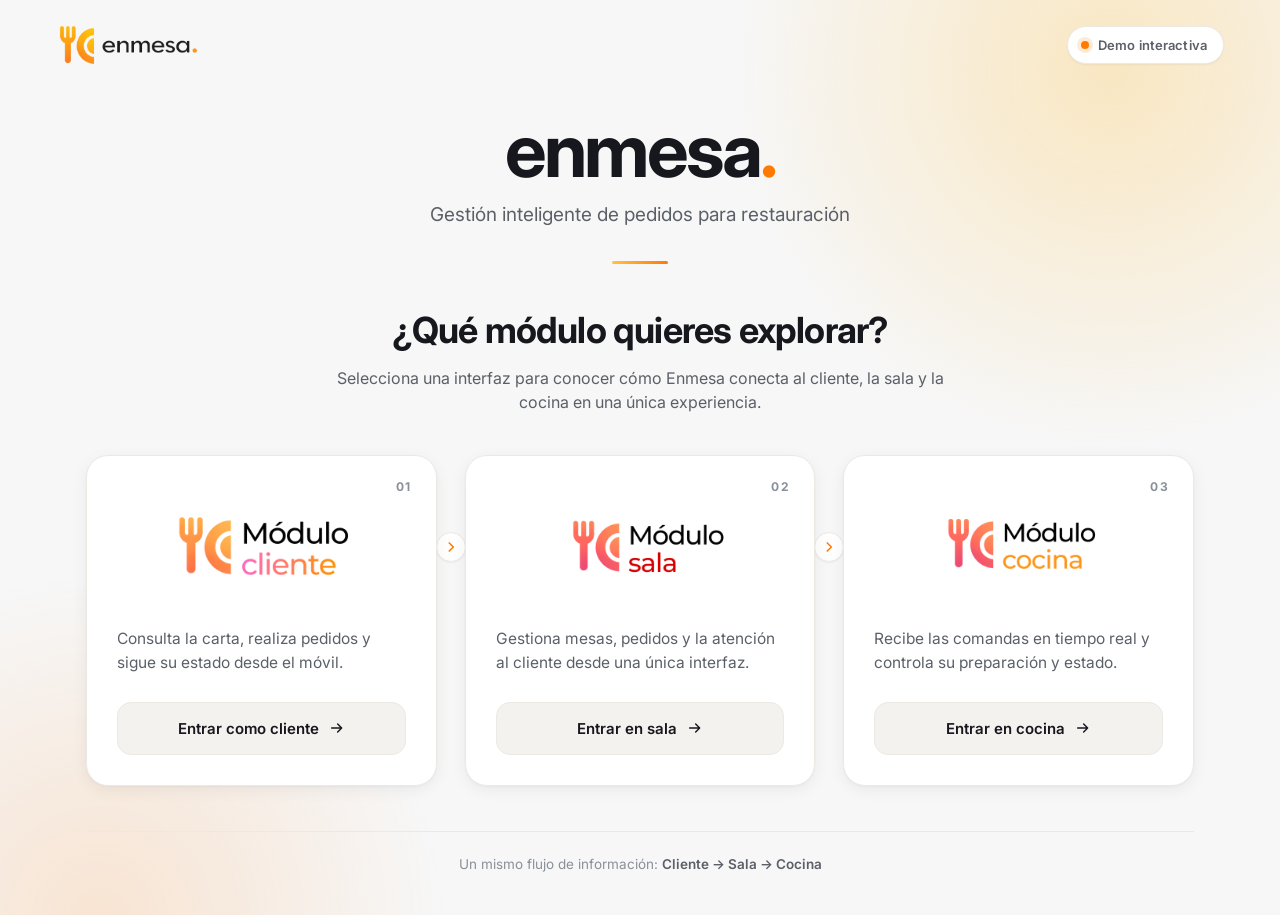
==== commit 8f3aea83: "Logotipo de enmesa mas grande en todas las pantallas El PNG original tenia el logo ocupando solo el " ====
--- a/index.html
+++ b/index.html
@@ -25,7 +25,7 @@
        CABECERA
        ══════════════════════════════════════════════════════════════ -->
   <header class="sel-topbar">
-    <img src="Fotos/Logotransparente.png" alt="enmesa." class="sel-topbar-logo"
+    <img src="Fotos/Logo_enmesa.png" alt="enmesa." class="sel-topbar-logo"
          onerror="this.style.display='none'" />
 
     <span class="sel-tag">
--- a/index.css
+++ b/index.css
@@ -79,6 +79,9 @@
 .sel-topbar-logo {
   height: 46px;
   width: auto;
+  max-width: 100%;
+  min-width: 0;
+  object-fit: contain;
   display: block;
 }
 
